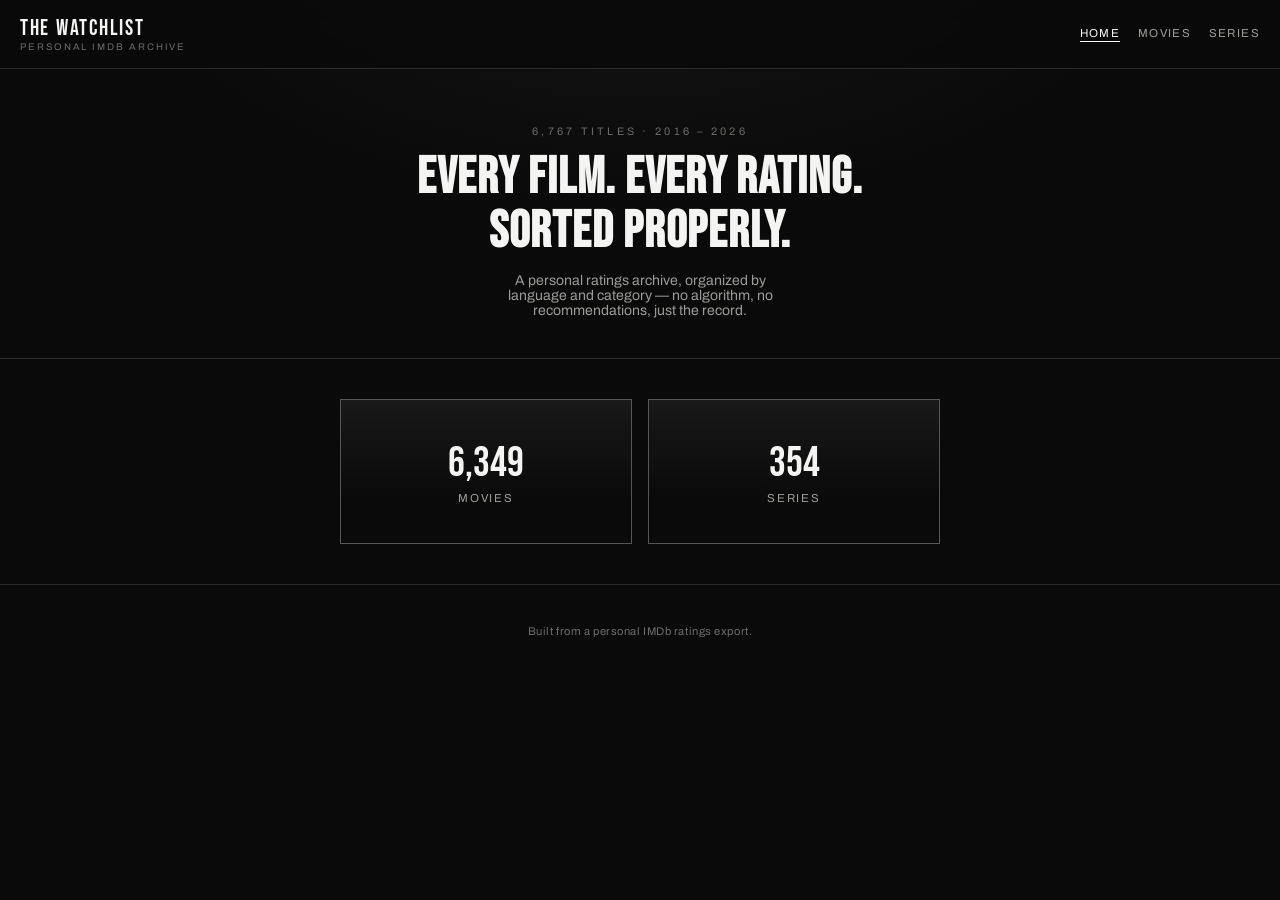
==== index.html @ e1718a90 "Rename index-1.html to index.html" ====
<!DOCTYPE html>
<html lang="en">
<head>
<meta charset="UTF-8">
<meta name="viewport" content="width=device-width, initial-scale=1.0">
<title>The Watchlist — Nishan's IMDb Archive</title>
<link rel="stylesheet" href="style.css">
</head>
<body>

<div class="topbar">
  <div class="brand">THE WATCHLIST<small>Personal IMDb Archive</small></div>
  <div class="nav-links">
    <a href="index.html" class="active">Home</a>
    <a href="movies.html">Movies</a>
    <a href="series.html">Series</a>
  </div>
</div>

<div class="hero">
  <span class="eyebrow">6,767 titles · 2016 – 2026</span>
  <h1>Every film. Every rating.<br>Sorted properly.</h1>
  <p>A personal ratings archive, organized by language and category — no algorithm, no recommendations, just the record.</p>
</div>

<div class="big-tiles">
  <a class="big-tile" href="movies.html">
    <span class="bt-num">6,349</span>
    <span class="bt-lab">Movies</span>
  </a>
  <a class="big-tile" href="series.html">
    <span class="bt-num">354</span>
    <span class="bt-lab">Series</span>
  </a>
</div>

<footer>Built from a personal IMDb ratings export.</footer>

</body>
</html>
---- style.css ----
@import url('https://fonts.googleapis.com/css2?family=Bebas+Neue&family=Archivo:ital,wght@0,400;0,500;0,600;0,800;1,500&display=swap');

:root{
  --bg:#0a0a0a;
  --bg-raised:#141414;
  --line:#2c2c2c;
  --line-bright:#565656;
  --white:#f4f4f2;
  --grey:#9a9a96;
  --grey-dim:#6b6b68;
  --accent:#ffffff;
  --radius:2px;
}

*{box-sizing:border-box;}
html,body{margin:0;padding:0;}
body{
  background:
    radial-gradient(ellipse 900px 500px at 50% -10%, rgba(255,255,255,0.05), transparent 60%),
    var(--bg);
  color:var(--white);
  font-family:'Archivo', sans-serif;
  min-height:100vh;
}

a{ color:inherit; text-decoration:none; }

::selection{ background:var(--white); color:var(--bg); }

/* ===== TOP BAR ===== */
.topbar{
  position:sticky; top:0; z-index:20;
  display:flex; align-items:center; justify-content:space-between;
  padding:1rem 1.25rem;
  background:rgba(10,10,10,0.85);
  backdrop-filter:blur(10px);
  border-bottom:1px solid var(--line);
}
.brand{
  font-family:'Bebas Neue', sans-serif;
  font-size:1.35rem;
  letter-spacing:0.08em;
}
.brand small{
  display:block;
  font-family:'Archivo', sans-serif;
  font-size:0.6rem;
  letter-spacing:0.2em;
  color:var(--grey-dim);
  text-transform:uppercase;
  margin-top:1px;
}
.nav-links{ display:flex; gap:1.1rem; }
.nav-links a{
  font-size:0.72rem;
  letter-spacing:0.12em;
  text-transform:uppercase;
  color:var(--grey);
  padding-bottom:2px;
  border-bottom:1px solid transparent;
}
.nav-links a.active, .nav-links a:hover{ color:var(--white); border-color:var(--white); }

/* ===== HERO ===== */
.hero{
  padding:3.5rem 1.25rem 2.5rem;
  text-align:center;
  border-bottom:1px solid var(--line);
}
.hero .eyebrow{
  font-size:0.68rem; letter-spacing:0.3em; text-transform:uppercase; color:var(--grey-dim);
  display:block; margin-bottom:0.9rem;
}
.hero h1{
  font-family:'Bebas Neue', sans-serif;
  font-size:2.6rem;
  letter-spacing:0.02em;
  line-height:1.05;
  margin:0;
}
.hero p{ color:var(--grey); font-size:0.88rem; max-width:34ch; margin:0.9rem auto 0; }

/* ===== CATEGORY TILES (index / series) ===== */
.tile-grid{
  display:grid;
  grid-template-columns:repeat(auto-fill, minmax(150px,1fr));
  gap:0.9rem;
  padding:2rem 1.25rem 3rem;
  max-width:960px;
  margin:0 auto;
}
.tile{
  position:relative;
  border:1px solid var(--line-bright);
  padding:1.4rem 1rem;
  background:linear-gradient(160deg, rgba(255,255,255,0.045), transparent 65%);
  min-height:112px;
  display:flex; flex-direction:column; justify-content:space-between;
  transition:border-color .18s, transform .18s, background .18s;
}
.tile::before, .tile::after,
.tile .cbr, .tile .cbl{
  content:""; position:absolute; width:11px; height:11px;
  border-color:var(--white);
}
.tile::before{ top:-1px; left:-1px; border-top:2px solid var(--white); border-left:2px solid var(--white); opacity:0; transition:opacity .18s;}
.tile::after{ top:-1px; right:-1px; border-top:2px solid var(--white); border-right:2px solid var(--white); opacity:0; transition:opacity .18s;}
.tile .cbl{ bottom:-1px; left:-1px; border-bottom:2px solid var(--white); border-left:2px solid var(--white); opacity:0; transition:opacity .18s;}
.tile .cbr{ bottom:-1px; right:-1px; border-bottom:2px solid var(--white); border-right:2px solid var(--white); opacity:0; transition:opacity .18s;}
.tile:hover{ background:linear-gradient(160deg, rgba(255,255,255,0.09), transparent 65%); transform:translateY(-2px); }
.tile:hover::before,.tile:hover::after,.tile:hover .cbl,.tile:hover .cbr{ opacity:1; }
.tile .t-name{ font-family:'Bebas Neue', sans-serif; font-size:1.3rem; letter-spacing:0.03em; }
.tile .t-count{ font-size:0.72rem; color:var(--grey-dim); letter-spacing:0.05em; }

.big-tiles{
  display:grid;
  grid-template-columns:1fr 1fr;
  gap:1rem;
  padding:2.5rem 1.25rem;
  max-width:640px;
  margin:0 auto;
}
.big-tile{
  border:1px solid var(--line-bright);
  padding:2.4rem 1rem;
  text-align:center;
  background:linear-gradient(180deg, rgba(255,255,255,0.06), transparent 70%);
  position:relative;
}
.big-tile .bt-num{ font-family:'Bebas Neue', sans-serif; font-size:2.6rem; display:block; }
.big-tile .bt-lab{ font-size:0.72rem; letter-spacing:0.15em; text-transform:uppercase; color:var(--grey); margin-top:0.4rem; }

/* ===== TOOLBAR (search/sort on list pages) ===== */
.toolbar{
  position:sticky; top:57px; z-index:15;
  display:flex; gap:0.6rem; flex-wrap:wrap;
  padding:0.85rem 1.25rem;
  background:rgba(10,10,10,0.92);
  backdrop-filter:blur(10px);
  border-bottom:1px solid var(--line);
}
.toolbar input, .toolbar select{
  background:var(--bg-raised);
  border:1px solid var(--line-bright);
  color:var(--white);
  font-family:'Archivo', sans-serif;
  font-size:0.82rem;
  padding:0.55rem 0.7rem;
  border-radius:var(--radius);
}
.toolbar input{ flex:1; min-width:120px; }
.toolbar input:focus, .toolbar select:focus{ outline:none; border-color:var(--white); }
.result-count{
  padding:0.7rem 1.25rem 0;
  font-size:0.72rem; letter-spacing:0.1em; text-transform:uppercase; color:var(--grey-dim);
}

/* ===== CARD GRID ===== */
.card-grid{
  display:grid;
  grid-template-columns:repeat(auto-fill, minmax(150px,1fr));
  gap:0.85rem;
  padding:1rem 1.25rem 2.5rem;
  max-width:1100px;
  margin:0 auto;
}
.card{
  position:relative;
  border:1px solid var(--line);
  background:
    linear-gradient(155deg, rgba(255,255,255,0.05), rgba(255,255,255,0) 55%),
    var(--bg-raised);
  padding:0.9rem 0.85rem 0.8rem;
  display:flex;
  flex-direction:column;
  min-height:168px;
  transition:border-color .15s, box-shadow .15s, transform .15s;
}
.card::before, .card::after{
  content:""; position:absolute; width:9px; height:9px;
}
.card::before{ top:-1px; left:-1px; border-top:1.5px solid var(--line-bright); border-left:1.5px solid var(--line-bright); }
.card::after{ bottom:-1px; right:-1px; border-bottom:1.5px solid var(--line-bright); border-right:1.5px solid var(--line-bright); }
.card:hover{
  border-color:var(--white);
  box-shadow:0 0 0 1px rgba(255,255,255,0.08), 0 14px 30px rgba(0,0,0,0.55), inset 0 40px 60px -40px rgba(255,255,255,0.18);
  transform:translateY(-3px);
}
.card .c-top{ display:flex; justify-content:space-between; align-items:flex-start; gap:0.4rem; }
.card .c-rating{
  font-family:'Bebas Neue', sans-serif;
  font-size:1.15rem;
  border:1px solid var(--line-bright);
  padding:0.08rem 0.4rem;
  line-height:1.3;
  white-space:nowrap;
}
.card .c-rating .of10{ font-size:0.6rem; color:var(--grey-dim); font-family:'Archivo',sans-serif;}
.card .c-year{ font-size:0.72rem; color:var(--grey-dim); margin-top:0.15rem; }
.card .c-title{
  font-family:'Archivo', sans-serif;
  font-weight:600;
  font-size:0.92rem;
  line-height:1.28;
  margin-top:0.65rem;
  flex:1;
}
.card .c-genre{
  font-size:0.66rem;
  letter-spacing:0.04em;
  color:var(--grey-dim);
  margin-top:0.5rem;
  text-transform:uppercase;
  overflow:hidden; text-overflow:ellipsis; white-space:nowrap;
}
.card .c-foot{
  display:flex; justify-content:space-between; align-items:baseline;
  margin-top:0.55rem;
  padding-top:0.5rem;
  border-top:1px dashed var(--line);
  font-size:0.65rem;
  color:var(--grey-dim);
}
.card .c-imdb{ color:var(--grey); }

/* load more */
.load-more{
  display:block;
  margin:0 auto 3rem;
  padding:0.8rem 2rem;
  background:transparent;
  border:1px solid var(--line-bright);
  color:var(--white);
  font-family:'Archivo', sans-serif;
  font-size:0.78rem;
  letter-spacing:0.1em;
  text-transform:uppercase;
  cursor:pointer;
  transition:border-color .15s, background .15s;
}
.load-more:hover{ border-color:var(--white); background:rgba(255,255,255,0.06); }
.load-more:disabled{ opacity:0.35; cursor:default; }

.empty-state{
  text-align:center; padding:4rem 1rem; color:var(--grey-dim); font-size:0.85rem;
}

footer{
  text-align:center;
  padding:2.5rem 1.25rem 3rem;
  border-top:1px solid var(--line);
  color:var(--grey-dim);
  font-size:0.7rem;
  letter-spacing:0.05em;
}

@media(min-width:640px){
  .hero h1{ font-size:3.2rem; }
  .card-grid{ grid-template-columns:repeat(auto-fill, minmax(170px,1fr)); }
}
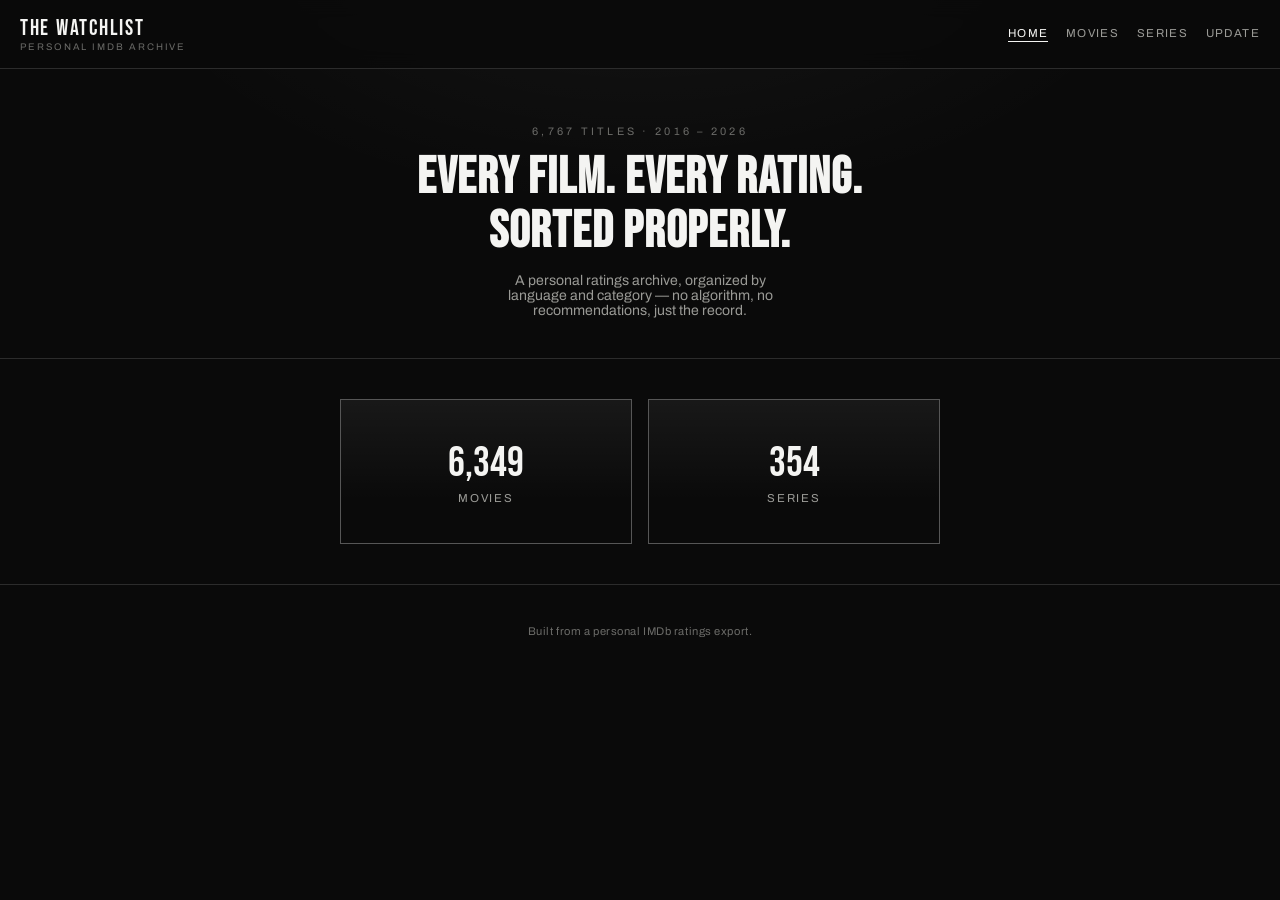
==== commit 155f6a44: "Add files via upload" ====
--- a/index.html
+++ b/index.html
@@ -14,6 +14,7 @@
     <a href="index.html" class="active">Home</a>
     <a href="movies.html">Movies</a>
     <a href="series.html">Series</a>
+    <a href="update-data.html">Update</a>
   </div>
 </div>
 
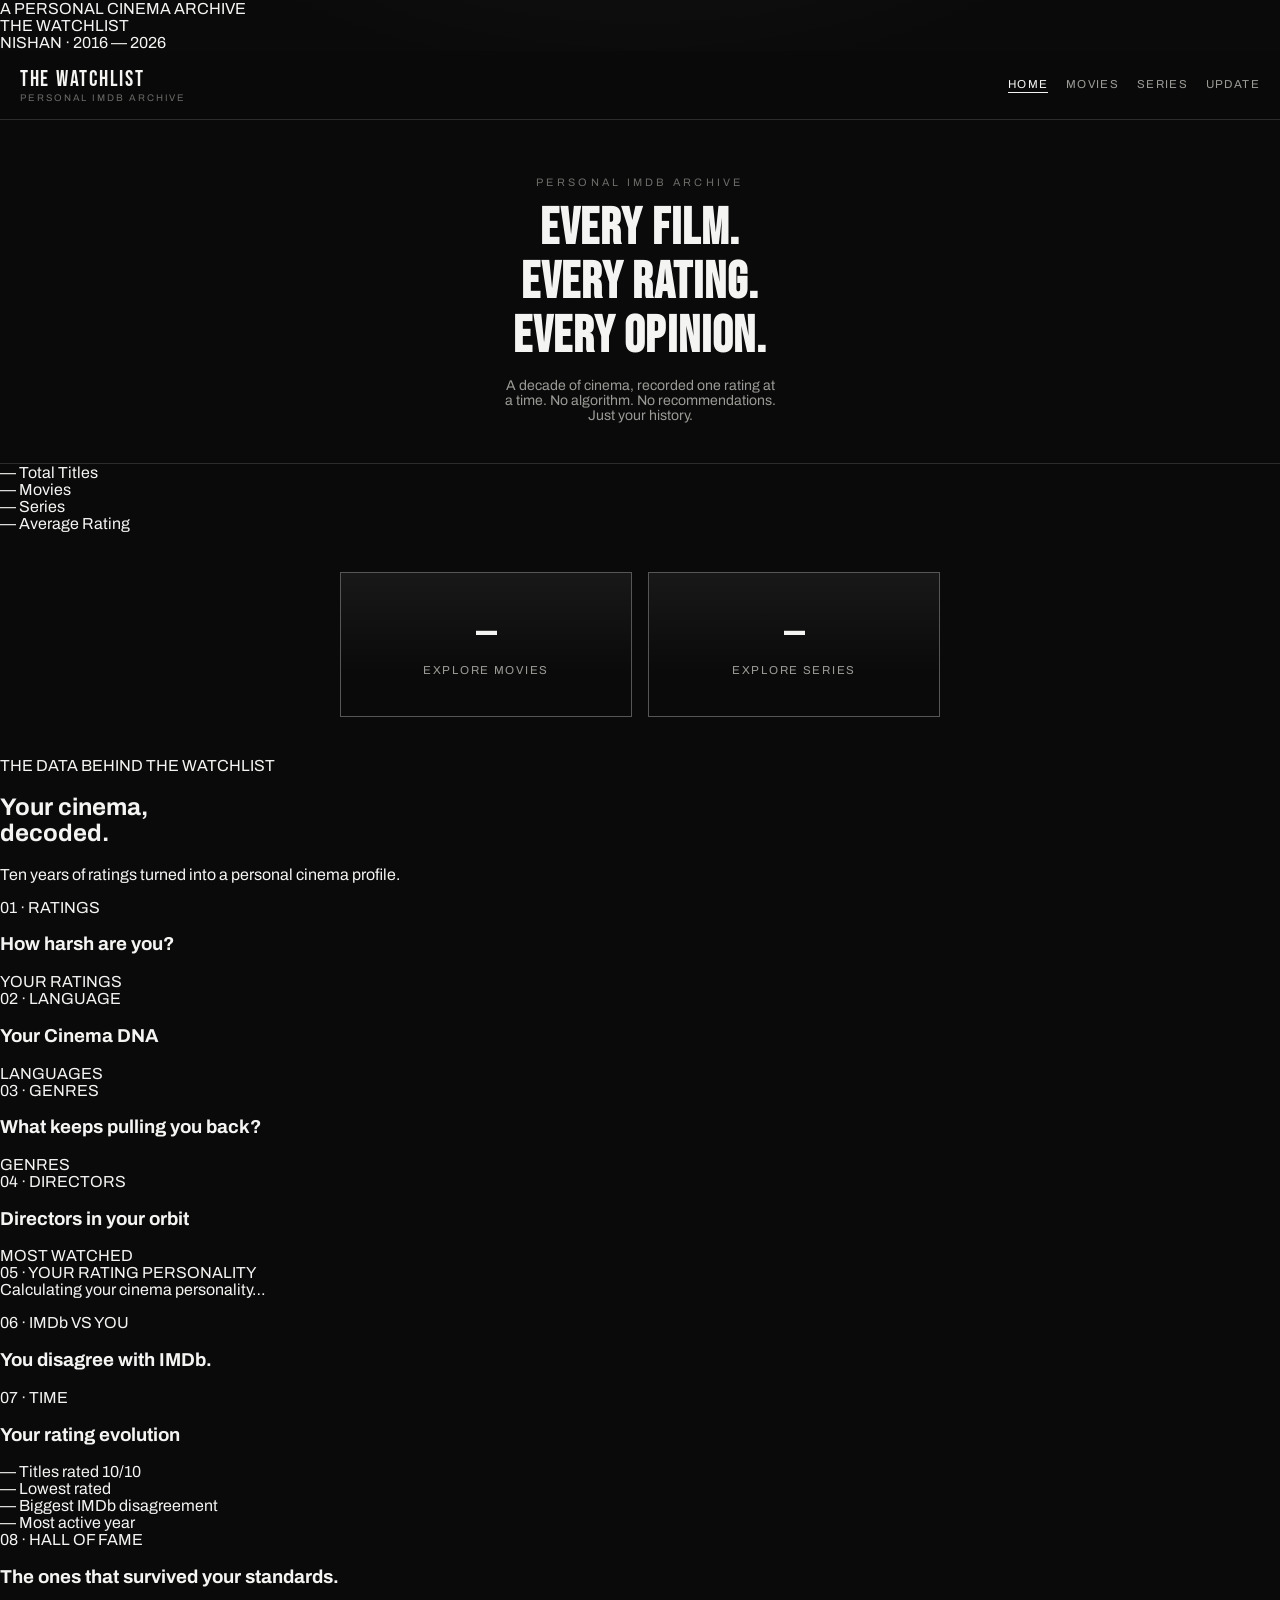
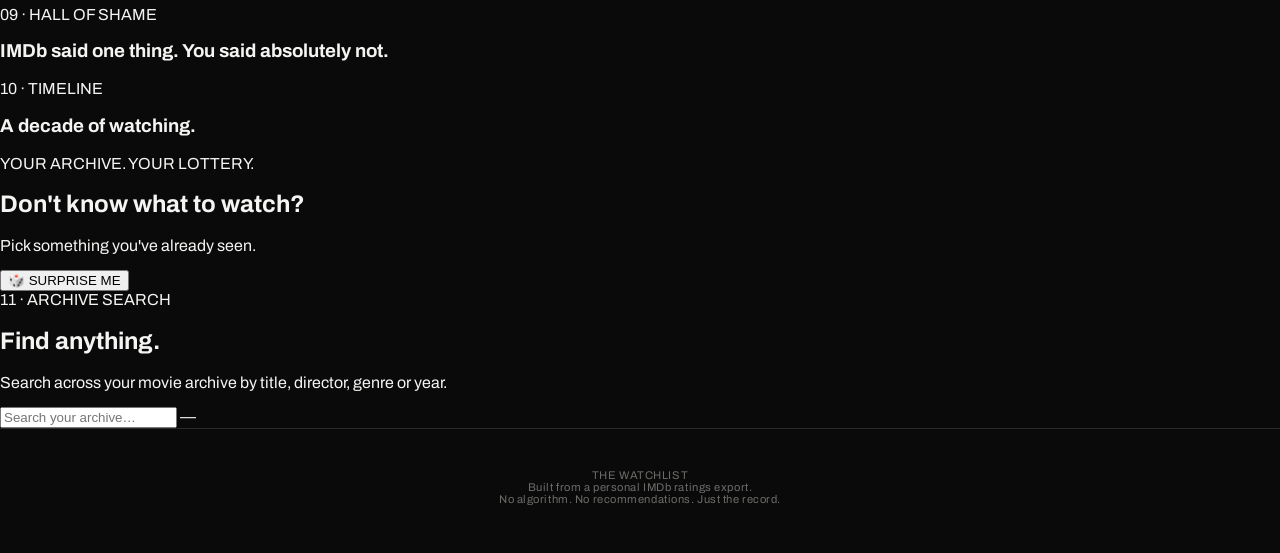
==== commit f3f77861: "Update index.html" ====
--- a/index.html
+++ b/index.html
@@ -3,39 +3,689 @@
 <head>
 <meta charset="UTF-8">
 <meta name="viewport" content="width=device-width, initial-scale=1.0">
+
 <title>The Watchlist — Nishan's IMDb Archive</title>
+
 <link rel="stylesheet" href="style.css">
+
 </head>
+
 <body>
 
+<!-- =====================================================
+     CINEMATIC INTRO
+     ===================================================== -->
+
+<div id="cinemaIntro">
+
+  <div class="intro-content">
+
+    <div class="intro-kicker">
+      A PERSONAL CINEMA ARCHIVE
+    </div>
+
+    <div class="intro-title">
+      THE WATCHLIST
+    </div>
+
+    <div class="intro-line"></div>
+
+    <div class="intro-sub">
+      NISHAN · 2016 — 2026
+    </div>
+
+  </div>
+
+</div>
+
+
+<!-- =====================================================
+     TOP BAR
+     ===================================================== -->
+
 <div class="topbar">
-  <div class="brand">THE WATCHLIST<small>Personal IMDb Archive</small></div>
+
+  <div class="brand">
+    THE WATCHLIST
+    <small>Personal IMDb Archive</small>
+  </div>
+
   <div class="nav-links">
-    <a href="index.html" class="active">Home</a>
-    <a href="movies.html">Movies</a>
-    <a href="series.html">Series</a>
-    <a href="update-data.html">Update</a>
-  </div>
+
+    <a href="index.html" class="active">
+      Home
+    </a>
+
+    <a href="movies.html">
+      Movies
+    </a>
+
+    <a href="series.html">
+      Series
+    </a>
+
+    <a href="update-data.html">
+      Update
+    </a>
+
+  </div>
+
 </div>
 
-<div class="hero">
-  <span class="eyebrow">6,767 titles · 2016 – 2026</span>
-  <h1>Every film. Every rating.<br>Sorted properly.</h1>
-  <p>A personal ratings archive, organized by language and category — no algorithm, no recommendations, just the record.</p>
-</div>
-
-<div class="big-tiles">
+
+<!-- =====================================================
+     HERO
+     ===================================================== -->
+
+<section class="hero cinematic-hero">
+
+  <span class="eyebrow">
+    PERSONAL IMDb ARCHIVE
+  </span>
+
+  <h1>
+    Every film.<br>
+    Every rating.<br>
+    Every opinion.
+  </h1>
+
+  <p>
+    A decade of cinema, recorded one rating at a time.
+    No algorithm. No recommendations. Just your history.
+  </p>
+
+</section>
+
+
+<!-- =====================================================
+     LIVE ARCHIVE STATS
+     ===================================================== -->
+
+<section class="archive-stats">
+
+  <div class="stat-card">
+
+    <span class="stat-number" id="totalTitles">
+      —
+    </span>
+
+    <span class="stat-label">
+      Total Titles
+    </span>
+
+  </div>
+
+
+  <div class="stat-card">
+
+    <span class="stat-number" id="movieCount">
+      —
+    </span>
+
+    <span class="stat-label">
+      Movies
+    </span>
+
+  </div>
+
+
+  <div class="stat-card">
+
+    <span class="stat-number" id="seriesCount">
+      —
+    </span>
+
+    <span class="stat-label">
+      Series
+    </span>
+
+  </div>
+
+
+  <div class="stat-card">
+
+    <span class="stat-number" id="averageRating">
+      —
+    </span>
+
+    <span class="stat-label">
+      Average Rating
+    </span>
+
+  </div>
+
+</section>
+
+
+<!-- =====================================================
+     QUICK NAVIGATION
+     ===================================================== -->
+
+<section class="big-tiles cinematic-tiles">
+
   <a class="big-tile" href="movies.html">
-    <span class="bt-num">6,349</span>
-    <span class="bt-lab">Movies</span>
+
+    <span class="bt-num" id="movieTileCount">
+      —
+    </span>
+
+    <span class="bt-lab">
+      Explore Movies
+    </span>
+
   </a>
+
+
   <a class="big-tile" href="series.html">
-    <span class="bt-num">354</span>
-    <span class="bt-lab">Series</span>
+
+    <span class="bt-num" id="seriesTileCount">
+      —
+    </span>
+
+    <span class="bt-lab">
+      Explore Series
+    </span>
+
   </a>
-</div>
-
-<footer>Built from a personal IMDb ratings export.</footer>
+
+</section>
+
+
+<!-- =====================================================
+     CINEMA DASHBOARD
+     ===================================================== -->
+
+<main class="cinema-dashboard">
+
+  <div class="dashboard-heading">
+
+    <span class="section-kicker">
+      THE DATA BEHIND THE WATCHLIST
+    </span>
+
+    <h2>
+      Your cinema,<br>
+      <span>decoded.</span>
+    </h2>
+
+    <p>
+      Ten years of ratings turned into a personal cinema profile.
+    </p>
+
+  </div>
+
+
+  <!-- ===================================================
+       RATING DISTRIBUTION
+       =================================================== -->
+
+  <section class="dashboard-panel">
+
+    <div class="panel-heading">
+
+      <div>
+        <span class="panel-kicker">
+          01 · RATINGS
+        </span>
+
+        <h3>
+          How harsh are you?
+        </h3>
+      </div>
+
+      <span class="panel-note">
+        YOUR RATINGS
+      </span>
+
+    </div>
+
+    <div
+      id="ratingDistribution"
+      class="rating-chart">
+    </div>
+
+  </section>
+
+
+  <!-- ===================================================
+       LANGUAGE DNA
+       =================================================== -->
+
+  <section class="dashboard-panel">
+
+    <div class="panel-heading">
+
+      <div>
+
+        <span class="panel-kicker">
+          02 · LANGUAGE
+        </span>
+
+        <h3>
+          Your Cinema DNA
+        </h3>
+
+      </div>
+
+      <span class="panel-note">
+        LANGUAGES
+      </span>
+
+    </div>
+
+    <div
+      id="languageDNA"
+      class="bar-list">
+    </div>
+
+  </section>
+
+
+  <!-- ===================================================
+       GENRE DNA
+       =================================================== -->
+
+  <section class="dashboard-panel">
+
+    <div class="panel-heading">
+
+      <div>
+
+        <span class="panel-kicker">
+          03 · GENRES
+        </span>
+
+        <h3>
+          What keeps pulling you back?
+        </h3>
+
+      </div>
+
+      <span class="panel-note">
+        GENRES
+      </span>
+
+    </div>
+
+    <div
+      id="genreDNA"
+      class="bar-list">
+    </div>
+
+  </section>
+
+
+  <!-- ===================================================
+       DIRECTORS
+       =================================================== -->
+
+  <section class="dashboard-panel">
+
+    <div class="panel-heading">
+
+      <div>
+
+        <span class="panel-kicker">
+          04 · DIRECTORS
+        </span>
+
+        <h3>
+          Directors in your orbit
+        </h3>
+
+      </div>
+
+      <span class="panel-note">
+        MOST WATCHED
+      </span>
+
+    </div>
+
+    <div
+      id="directorList"
+      class="director-grid">
+    </div>
+
+  </section>
+
+
+  <!-- ===================================================
+       RATING PERSONALITY
+       =================================================== -->
+
+  <section class="personality-panel">
+
+    <span class="panel-kicker">
+      05 · YOUR RATING PERSONALITY
+    </span>
+
+    <div id="ratingPersonality">
+      Calculating your cinema personality…
+    </div>
+
+    <p id="personalityDescription">
+    </p>
+
+  </section>
+
+
+  <!-- ===================================================
+       IMDb VS NISHAN
+       =================================================== -->
+
+  <section class="dashboard-panel">
+
+    <div class="panel-heading">
+
+      <div>
+
+        <span class="panel-kicker">
+          06 · IMDb VS YOU
+        </span>
+
+        <h3>
+          You disagree with IMDb.
+        </h3>
+
+      </div>
+
+    </div>
+
+    <div
+      id="imdbComparison"
+      class="comparison-grid">
+    </div>
+
+  </section>
+
+
+  <!-- ===================================================
+       RATING EVOLUTION
+       =================================================== -->
+
+  <section class="dashboard-panel">
+
+    <div class="panel-heading">
+
+      <div>
+
+        <span class="panel-kicker">
+          07 · TIME
+        </span>
+
+        <h3>
+          Your rating evolution
+        </h3>
+
+      </div>
+
+    </div>
+
+    <div
+      id="ratingEvolution"
+      class="evolution-chart">
+    </div>
+
+  </section>
+
+
+  <!-- ===================================================
+       CINEMA RECORDS
+       =================================================== -->
+
+  <section class="records-grid">
+
+
+    <div class="record-card">
+
+      <span class="record-number"
+            id="highestRatedCount">
+        —
+      </span>
+
+      <span class="record-label">
+        Titles rated 10/10
+      </span>
+
+    </div>
+
+
+    <div class="record-card">
+
+      <span class="record-number"
+            id="lowestRatedTitle">
+        —
+      </span>
+
+      <span class="record-label">
+        Lowest rated
+      </span>
+
+    </div>
+
+
+    <div class="record-card">
+
+      <span class="record-number"
+            id="biggestIMDbLove">
+        —
+      </span>
+
+      <span class="record-label">
+        Biggest IMDb disagreement
+      </span>
+
+    </div>
+
+
+    <div class="record-card">
+
+      <span class="record-number"
+            id="mostActiveYear">
+        —
+      </span>
+
+      <span class="record-label">
+        Most active year
+      </span>
+
+    </div>
+
+
+  </section>
+
+
+  <!-- ===================================================
+       HALL OF FAME
+       =================================================== -->
+
+  <section class="dashboard-panel">
+
+    <div class="panel-heading">
+
+      <div>
+
+        <span class="panel-kicker">
+          08 · HALL OF FAME
+        </span>
+
+        <h3>
+          The ones that survived your standards.
+        </h3>
+
+      </div>
+
+    </div>
+
+    <div
+      id="hallOfFame"
+      class="title-wall">
+    </div>
+
+  </section>
+
+
+  <!-- ===================================================
+       HALL OF SHAME
+       =================================================== -->
+
+  <section class="dashboard-panel shame-panel">
+
+    <div class="panel-heading">
+
+      <div>
+
+        <span class="panel-kicker">
+          09 · HALL OF SHAME
+        </span>
+
+        <h3>
+          IMDb said one thing. You said absolutely not.
+        </h3>
+
+      </div>
+
+    </div>
+
+    <div
+      id="hallOfShame"
+      class="title-wall">
+    </div>
+
+  </section>
+
+
+  <!-- ===================================================
+       TIMELINE
+       =================================================== -->
+
+  <section class="dashboard-panel">
+
+    <div class="panel-heading">
+
+      <div>
+
+        <span class="panel-kicker">
+          10 · TIMELINE
+        </span>
+
+        <h3>
+          A decade of watching.
+        </h3>
+
+      </div>
+
+    </div>
+
+    <div
+      id="yearTimeline"
+      class="year-timeline">
+    </div>
+
+  </section>
+
+
+  <!-- ===================================================
+       RANDOM PICK
+       =================================================== -->
+
+  <section class="random-section">
+
+    <span class="section-kicker">
+      YOUR ARCHIVE. YOUR LOTTERY.
+    </span>
+
+    <h2>
+      Don't know what to watch?
+    </h2>
+
+    <p>
+      Pick something you've already seen.
+    </p>
+
+    <button
+      id="randomButton"
+      class="random-button">
+      🎲 SURPRISE ME
+    </button>
+
+    <div
+      id="randomResult"
+      class="random-result">
+    </div>
+
+  </section>
+
+
+  <!-- ===================================================
+       SEARCH YOUR ENTIRE ARCHIVE
+       =================================================== -->
+
+  <section class="archive-search">
+
+    <span class="section-kicker">
+      11 · ARCHIVE SEARCH
+    </span>
+
+    <h2>
+      Find anything.
+    </h2>
+
+    <p>
+      Search across your movie archive by title, director,
+      genre or year.
+    </p>
+
+    <div class="home-search">
+
+      <input
+        id="archiveSearch"
+        type="search"
+        placeholder="Search your archive…">
+
+      <span id="searchResultCount">
+        —
+      </span>
+
+    </div>
+
+    <div
+      id="searchResults"
+      class="search-results">
+    </div>
+
+  </section>
+
+
+</main>
+
+
+<!-- =====================================================
+     FOOTER
+     ===================================================== -->
+
+<footer>
+
+  <div class="footer-title">
+    THE WATCHLIST
+  </div>
+
+  <div>
+    Built from a personal IMDb ratings export.
+  </div>
+
+  <div class="footer-small">
+    No algorithm. No recommendations. Just the record.
+  </div>
+
+</footer>
+
+
+<!-- =====================================================
+     JAVASCRIPT
+     ===================================================== -->
+
+<script src="app.js"></script>
 
 </body>
 </html>
